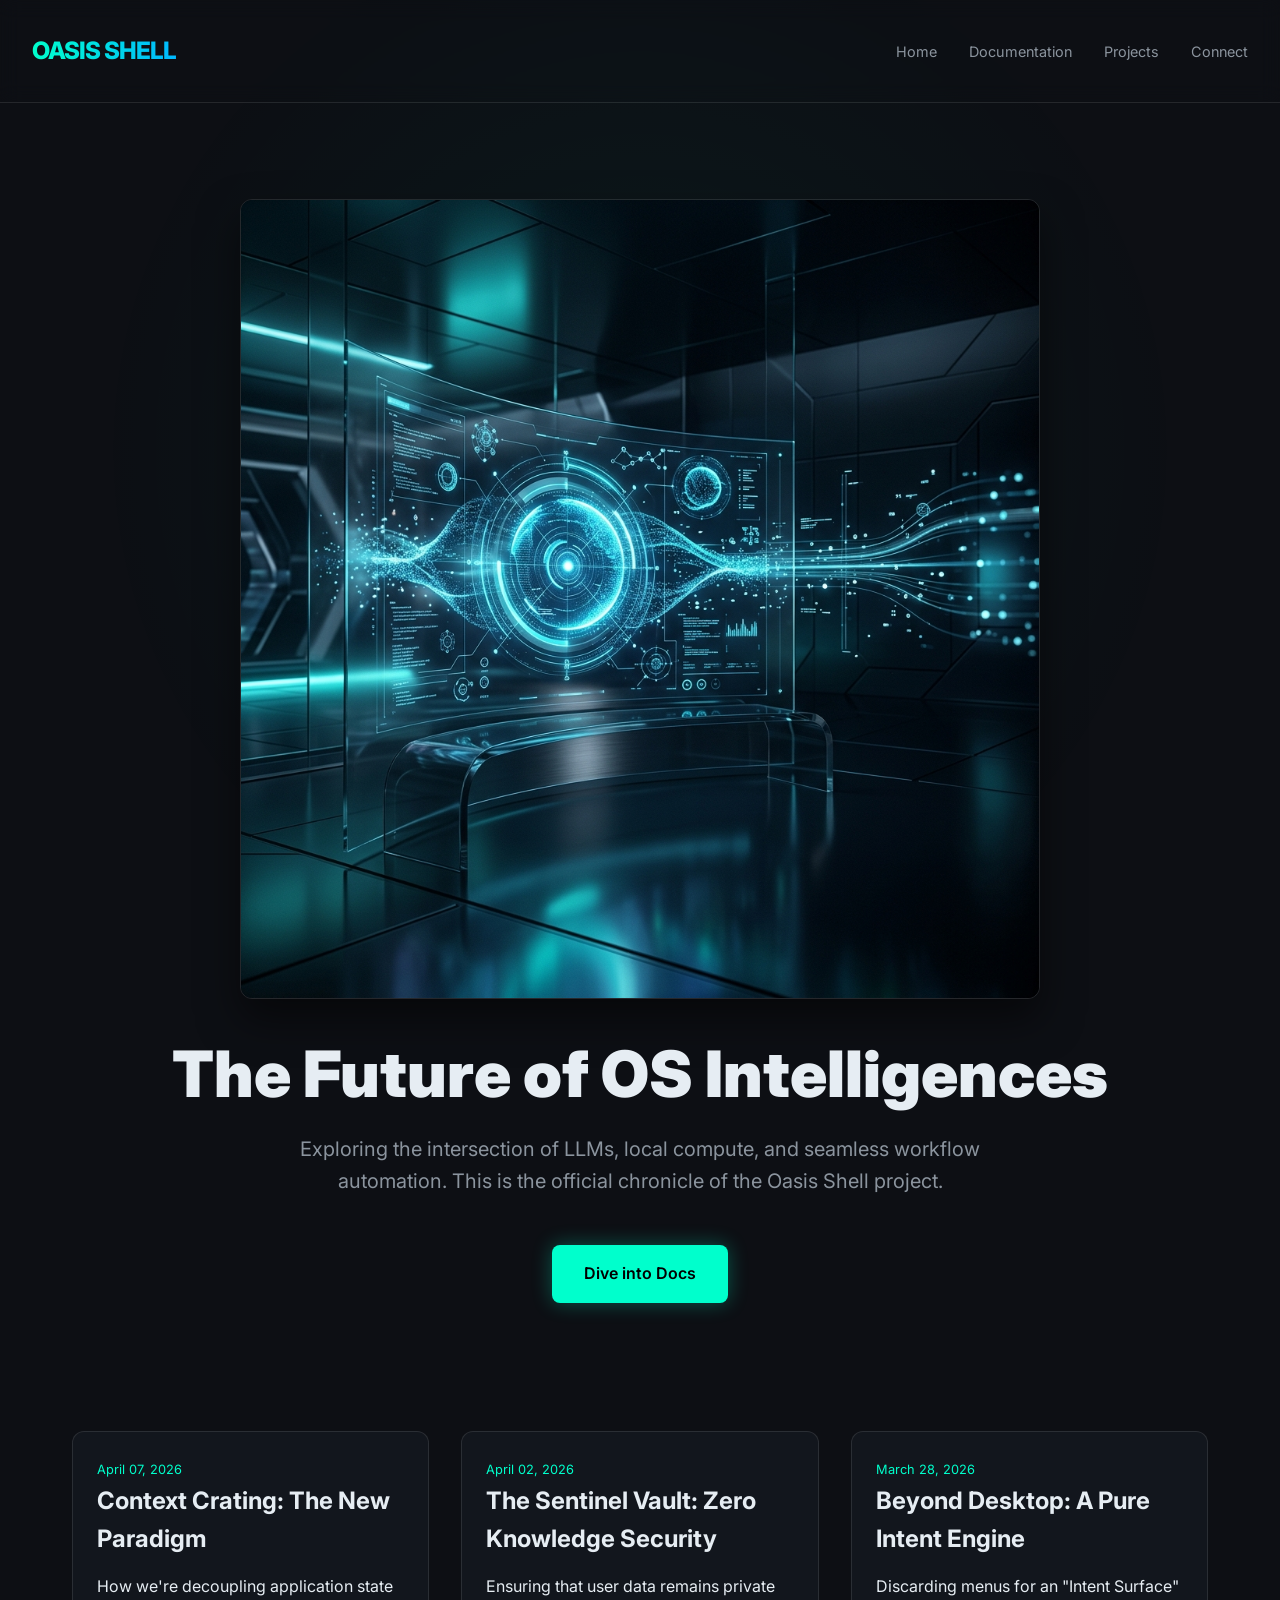
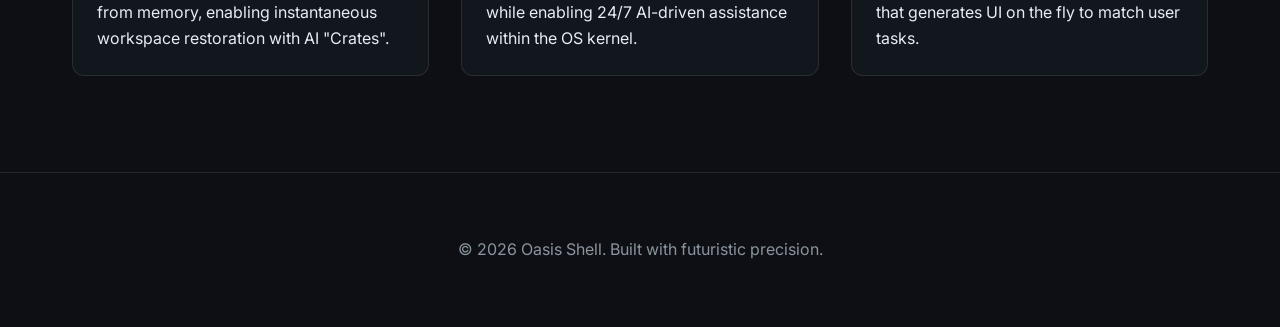
==== index.html @ a8e59e55 "first oasis-shell blog" ====
<!DOCTYPE html>
<html lang="en">
<head>
    <meta charset="UTF-8">
    <meta name="viewport" content="width=device-width, initial-scale=1.0">
    <title>Oasis Shell | The Blog</title>
    <link rel="stylesheet" href="css/style.css">
    <link rel="preconnect" href="https://fonts.googleapis.com">
    <link rel="preconnect" href="https://fonts.gstatic.com" crossorigin>
    <link href="https://fonts.googleapis.com/css2?family=Inter:ital,opsz,wght@0,14..32,100..900;1,14..32,100..900&display=swap" rel="stylesheet">
    <style>
        .hero {
            opacity: 0;
            animation: fadeIn 1s forwards ease-out 0.2s;
        }

        .posts-grid {
            opacity: 0;
            animation: fadeIn 1s forwards ease-out 0.5s;
        }
    </style>
</head>
<body>
    <div class="bg-vignette"></div>

    <header class="header">
        <div class="logo">Oasis Shell</div>
        <nav class="nav-links">
            <a href="index.html">Home</a>
            <a href="docs/overview.html">Documentation</a>
            <a href="#projects">Projects</a>
            <a href="mailto:contact@oasis.com">Connect</a>
        </nav>
    </header>

    <main>
        <section class="hero">
            <div class="hero-image-container" style="margin-bottom: 2rem;">
                <img src="assets/hero.png" alt="Oasis Shell Hero" style="width: 100%; max-width: 800px; border-radius: 12px; box-shadow: 0 20px 40px rgba(0,0,0,0.5); border: 1px solid var(--border-color);">
            </div>
            <h1>The Future of OS Intelligences</h1>
            <p>Exploring the intersection of LLMs, local compute, and seamless workflow automation. This is the official chronicle of the Oasis Shell project.</p>
            <div class="cta">
                <a href="docs/overview.html" class="btn btn-primary">Dive into Docs</a>
            </div>
        </section>

        <section class="posts-grid">
            <div class="post-card">
              <span class="date">April 07, 2026</span>
              <h3>Context Crating: The New Paradigm</h3>
              <p>How we're decoupling application state from memory, enabling instantaneous workspace restoration with AI "Crates".</p>
            </div>

            <div class="post-card">
              <span class="date">April 02, 2026</span>
              <h3>The Sentinel Vault: Zero Knowledge Security</h3>
              <p>Ensuring that user data remains private while enabling 24/7 AI-driven assistance within the OS kernel.</p>
            </div>

            <div class="post-card">
              <span class="date">March 28, 2026</span>
              <h3>Beyond Desktop: A Pure Intent Engine</h3>
              <p>Discarding menus for an "Intent Surface" that generates UI on the fly to match user tasks.</p>
            </div>
        </section>
    </main>

    <footer style="text-align: center; color: var(--text-secondary); padding: 4rem 1rem; border-top: 1px solid var(--border-color); margin-top: 4rem;">
        <p>&copy; 2026 Oasis Shell. Built with futuristic precision.</p>
    </footer>

    <script>
        // Simple logic to add interactivity or dynamic effects
        document.querySelectorAll('.post-card').forEach(card => {
            card.addEventListener('click', () => {
                alert('Detailed post view is under development.');
            });
        });
    </script>
</body>
</html>
---- css/style.css ----
/* Base Reset & Variables */
:root {
  --bg-color: #0d0f14;
  --panel-bg: rgba(22, 27, 34, 0.7);
  --accent-color: #00ffcc;
  --accent-glow: rgba(0, 255, 204, 0.3);
  --text-primary: #e6edf3;
  --text-secondary: #8b949e;
  --border-color: rgba(255, 255, 255, 0.1);
  --font-family: 'Inter', system-ui, -apple-system, sans-serif;
}

* {
  margin: 0;
  padding: 0;
  box-sizing: border-box;
}

body {
  background-color: var(--bg-color);
  color: var(--text-primary);
  font-family: var(--font-family);
  line-height: 1.6;
  overflow-x: hidden;
}

/* Glassmorphism Background */
.bg-vignette {
  position: fixed;
  top: 0;
  left: 0;
  width: 100vw;
  height: 100vh;
  background: radial-gradient(circle at 50% 50%, rgba(0, 255, 204, 0.05), transparent 70%);
  z-index: -1;
}

/* Components */
.header {
  padding: 2rem;
  display: flex;
  justify-content: space-between;
  align-items: center;
  border-bottom: 1px solid var(--border-color);
  backdrop-filter: blur(10px);
  position: sticky;
  top: 0;
  z-index: 100;
}

.logo {
  font-size: 1.5rem;
  font-weight: 800;
  letter-spacing: -1px;
  background: linear-gradient(90deg, #00ffcc, #00b8ff);
  -webkit-background-clip: text;
  background-clip: text;
  -webkit-text-fill-color: transparent;
  text-transform: uppercase;
}

.nav-links {
  display: flex;
  gap: 2rem;
}

.nav-links a {
  color: var(--text-secondary);
  text-decoration: none;
  font-size: 0.9rem;
  transition: all 0.3s ease;
  position: relative;
}

.nav-links a:hover {
  color: var(--accent-color);
}

.hero {
  max-width: 1000px;
  margin: 4rem auto;
  padding: 2rem;
  text-align: center;
}

.hero h1 {
  font-size: 4rem;
  margin-bottom: 1.5rem;
  line-height: 1.1;
  font-weight: 900;
}

.hero p {
  font-size: 1.25rem;
  color: var(--text-secondary);
  margin-bottom: 3rem;
  max-width: 700px;
  margin-left: auto;
  margin-right: auto;
}

.btn {
  padding: 1rem 2rem;
  border-radius: 8px;
  text-decoration: none;
  font-weight: 600;
  transition: all 0.3s ease;
  display: inline-block;
  cursor: pointer;
}

.btn-primary {
  background-color: var(--accent-color);
  color: #000;
  box-shadow: 0 0 20px var(--accent-glow);
}

.btn-primary:hover {
  transform: translateY(-2px);
  box-shadow: 0 0 30px var(--accent-glow);
}

/* Post List */
.posts-grid {
  display: grid;
  grid-template-columns: repeat(auto-fill, minmax(300px, 1fr));
  gap: 2rem;
  padding: 2rem;
  max-width: 1200px;
  margin: 0 auto;
}

.post-card {
  background: var(--panel-bg);
  border: 1px solid var(--border-color);
  border-radius: 12px;
  padding: 1.5rem;
  transition: all 0.3s cubic-bezier(0.4, 0, 0.2, 1);
  cursor: pointer;
}

.post-card:hover {
  border-color: var(--accent-color);
  transform: translateY(-5px);
  box-shadow: 0 10px 30px rgba(0,0,0,0.5);
}

.post-card .date {
  font-size: 0.8rem;
  color: var(--accent-color);
  margin-bottom: 0.5rem;
}

.post-card h3 {
  margin-bottom: 1rem;
  font-size: 1.5rem;
}

/* Animations */
@keyframes fadeIn {
  from { opacity: 0; transform: translateY(20px); }
  to { opacity: 1; transform: translateY(0); }
}

.fade-in {
  animation: fadeIn 0.8s forwards ease-out;
}
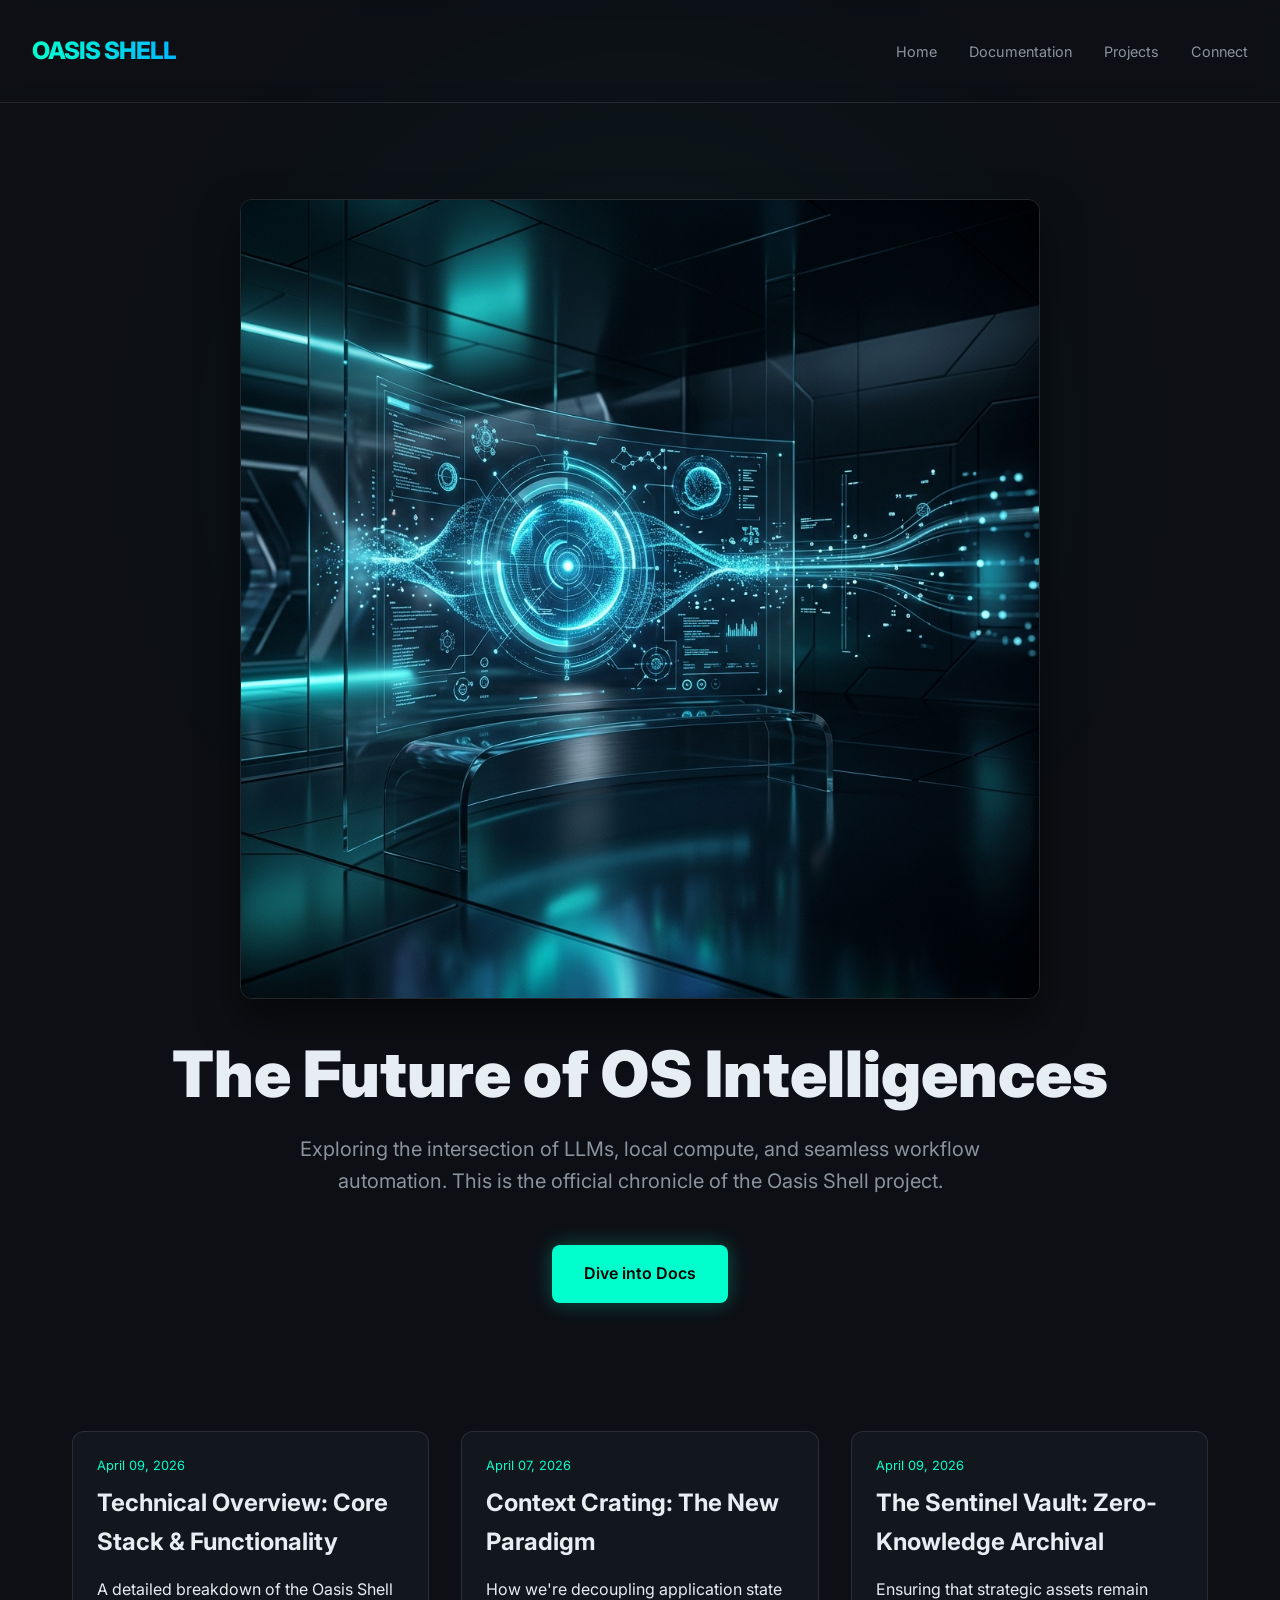
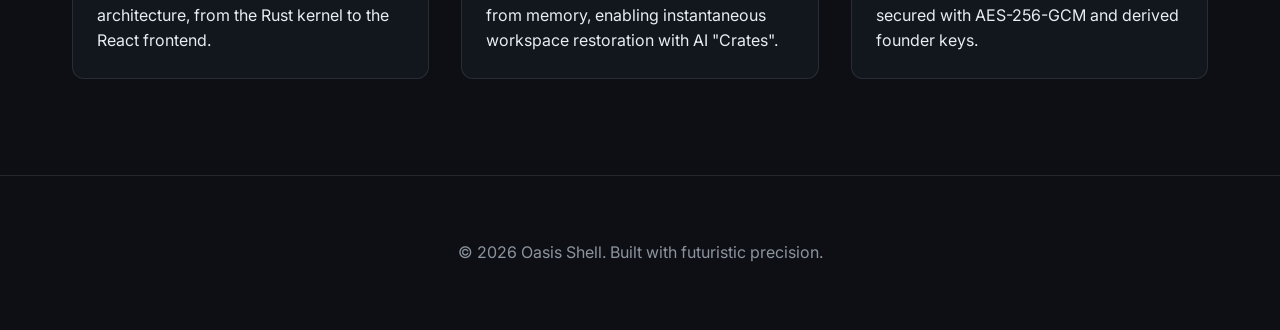
==== commit ea1de54b: "docs: add Sentinel Vault technical briefing and update index navigation" ====
--- a/index.html
+++ b/index.html
@@ -46,37 +46,28 @@
         </section>
 
         <section class="posts-grid">
+            <a href="posts/functionality-overview.html" class="post-card">
+              <span class="date">April 09, 2026</span>
+              <h3>Technical Overview: Core Stack & Functionality</h3>
+              <p>A detailed breakdown of the Oasis Shell architecture, from the Rust kernel to the React frontend.</p>
+            </a>
+
             <div class="post-card">
               <span class="date">April 07, 2026</span>
               <h3>Context Crating: The New Paradigm</h3>
               <p>How we're decoupling application state from memory, enabling instantaneous workspace restoration with AI "Crates".</p>
             </div>
 
-            <div class="post-card">
-              <span class="date">April 02, 2026</span>
-              <h3>The Sentinel Vault: Zero Knowledge Security</h3>
-              <p>Ensuring that user data remains private while enabling 24/7 AI-driven assistance within the OS kernel.</p>
-            </div>
-
-            <div class="post-card">
-              <span class="date">March 28, 2026</span>
-              <h3>Beyond Desktop: A Pure Intent Engine</h3>
-              <p>Discarding menus for an "Intent Surface" that generates UI on the fly to match user tasks.</p>
-            </div>
+            <a href="posts/sentinel-vault.html" class="post-card">
+              <span class="date">April 09, 2026</span>
+              <h3>The Sentinel Vault: Zero-Knowledge Archival</h3>
+              <p>Ensuring that strategic assets remain secured with AES-256-GCM and derived founder keys.</p>
+            </a>
         </section>
     </main>
 
     <footer style="text-align: center; color: var(--text-secondary); padding: 4rem 1rem; border-top: 1px solid var(--border-color); margin-top: 4rem;">
         <p>&copy; 2026 Oasis Shell. Built with futuristic precision.</p>
     </footer>
-
-    <script>
-        // Simple logic to add interactivity or dynamic effects
-        document.querySelectorAll('.post-card').forEach(card => {
-            card.addEventListener('click', () => {
-                alert('Detailed post view is under development.');
-            });
-        });
-    </script>
 </body>
 </html>
--- a/css/style.css
+++ b/css/style.css
@@ -137,6 +137,10 @@
   padding: 1.5rem;
   transition: all 0.3s cubic-bezier(0.4, 0, 0.2, 1);
   cursor: pointer;
+  text-decoration: none;
+  color: inherit;
+  display: flex;
+  flex-direction: column;
 }
 
 .post-card:hover {
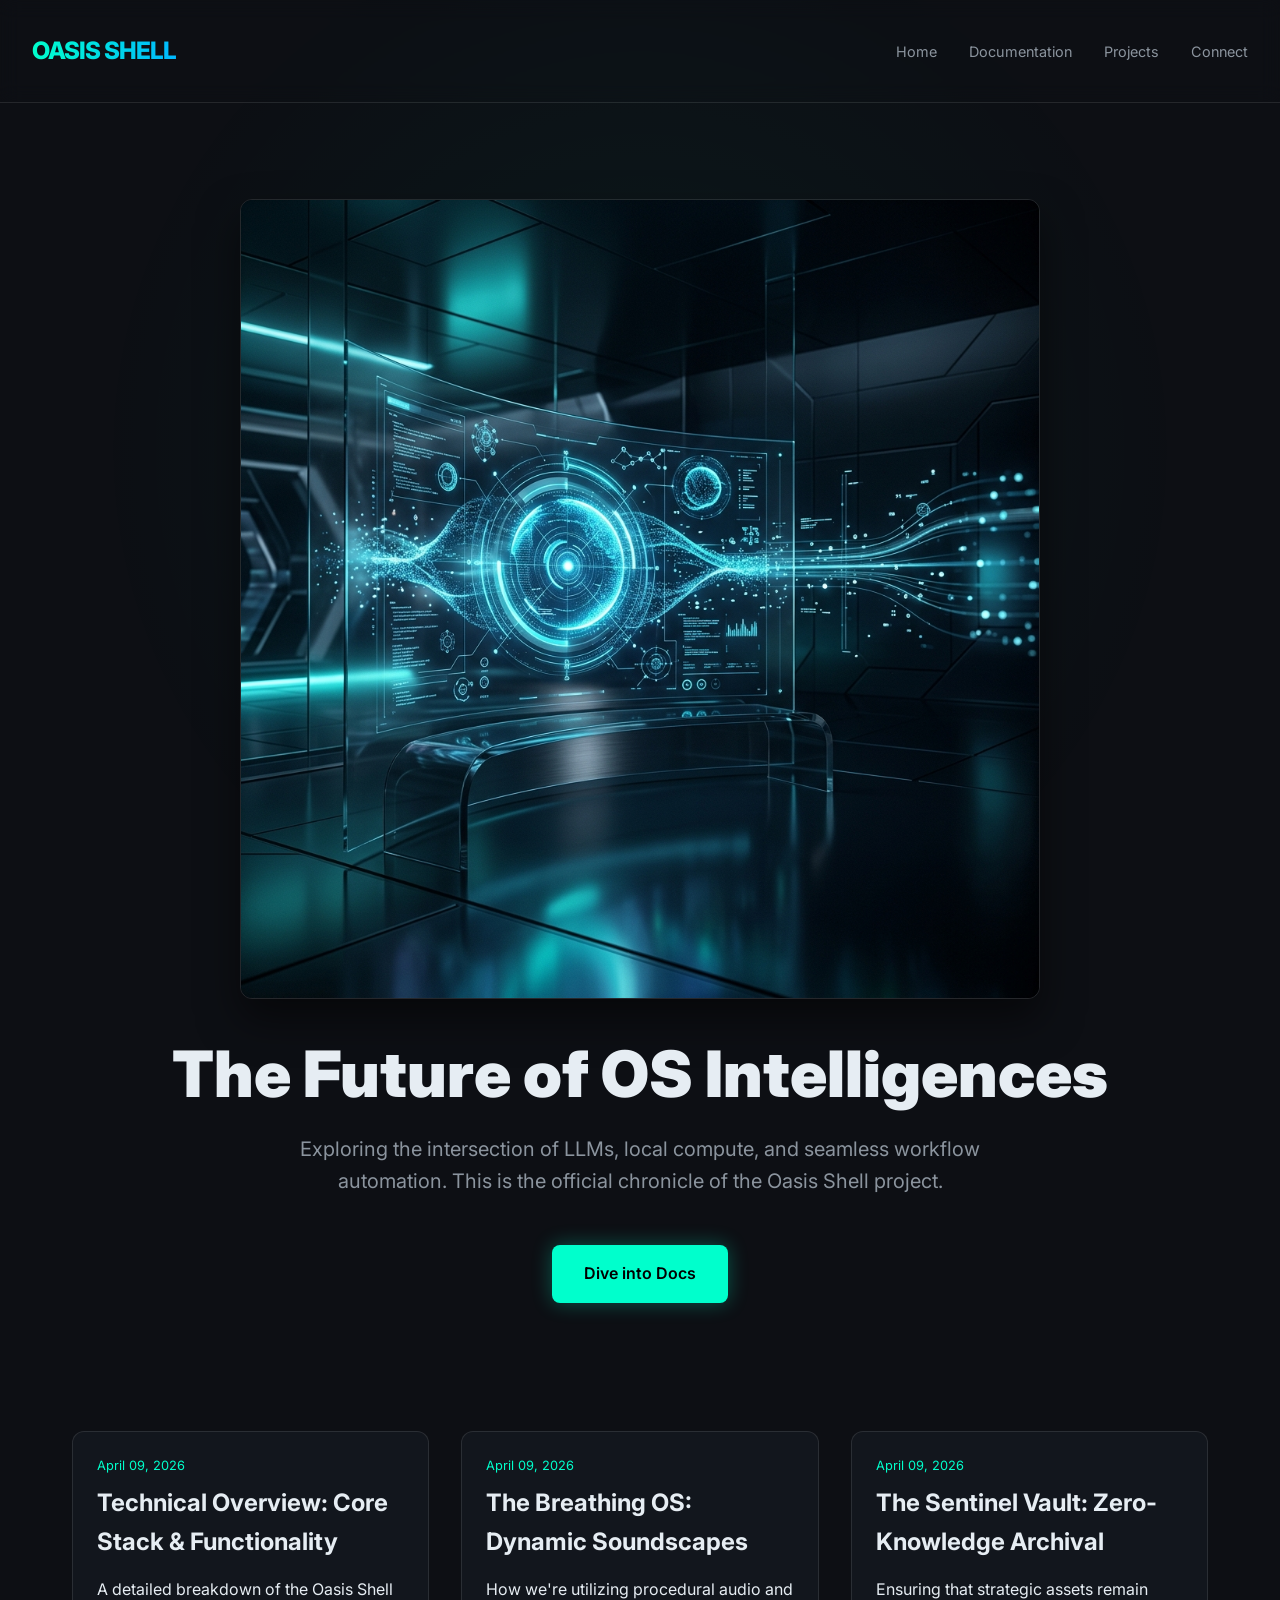
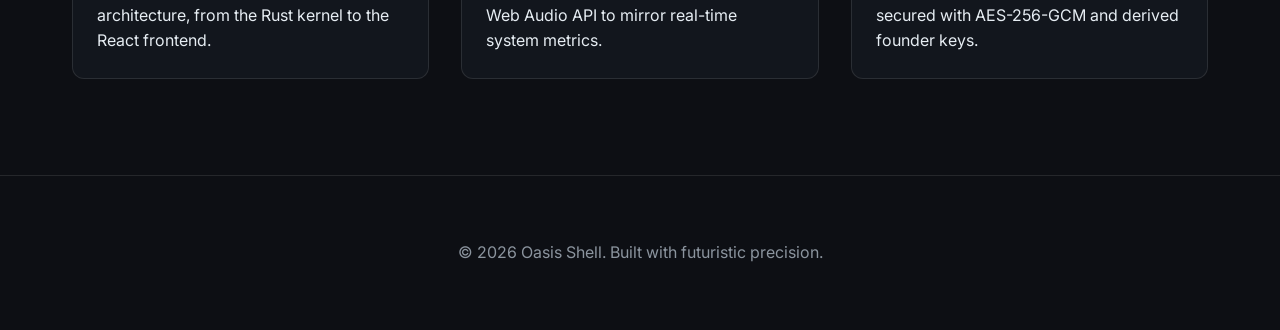
==== commit 4827a584: "docs: add dynamic soundscape briefing and refine index navigation" ====
--- a/index.html
+++ b/index.html
@@ -52,11 +52,11 @@
               <p>A detailed breakdown of the Oasis Shell architecture, from the Rust kernel to the React frontend.</p>
             </a>
 
-            <div class="post-card">
-              <span class="date">April 07, 2026</span>
-              <h3>Context Crating: The New Paradigm</h3>
-              <p>How we're decoupling application state from memory, enabling instantaneous workspace restoration with AI "Crates".</p>
-            </div>
+            <a href="posts/dynamic-soundscape.html" class="post-card">
+              <span class="date">April 09, 2026</span>
+              <h3>The Breathing OS: Dynamic Soundscapes</h3>
+              <p>How we're utilizing procedural audio and Web Audio API to mirror real-time system metrics.</p>
+            </a>
 
             <a href="posts/sentinel-vault.html" class="post-card">
               <span class="date">April 09, 2026</span>
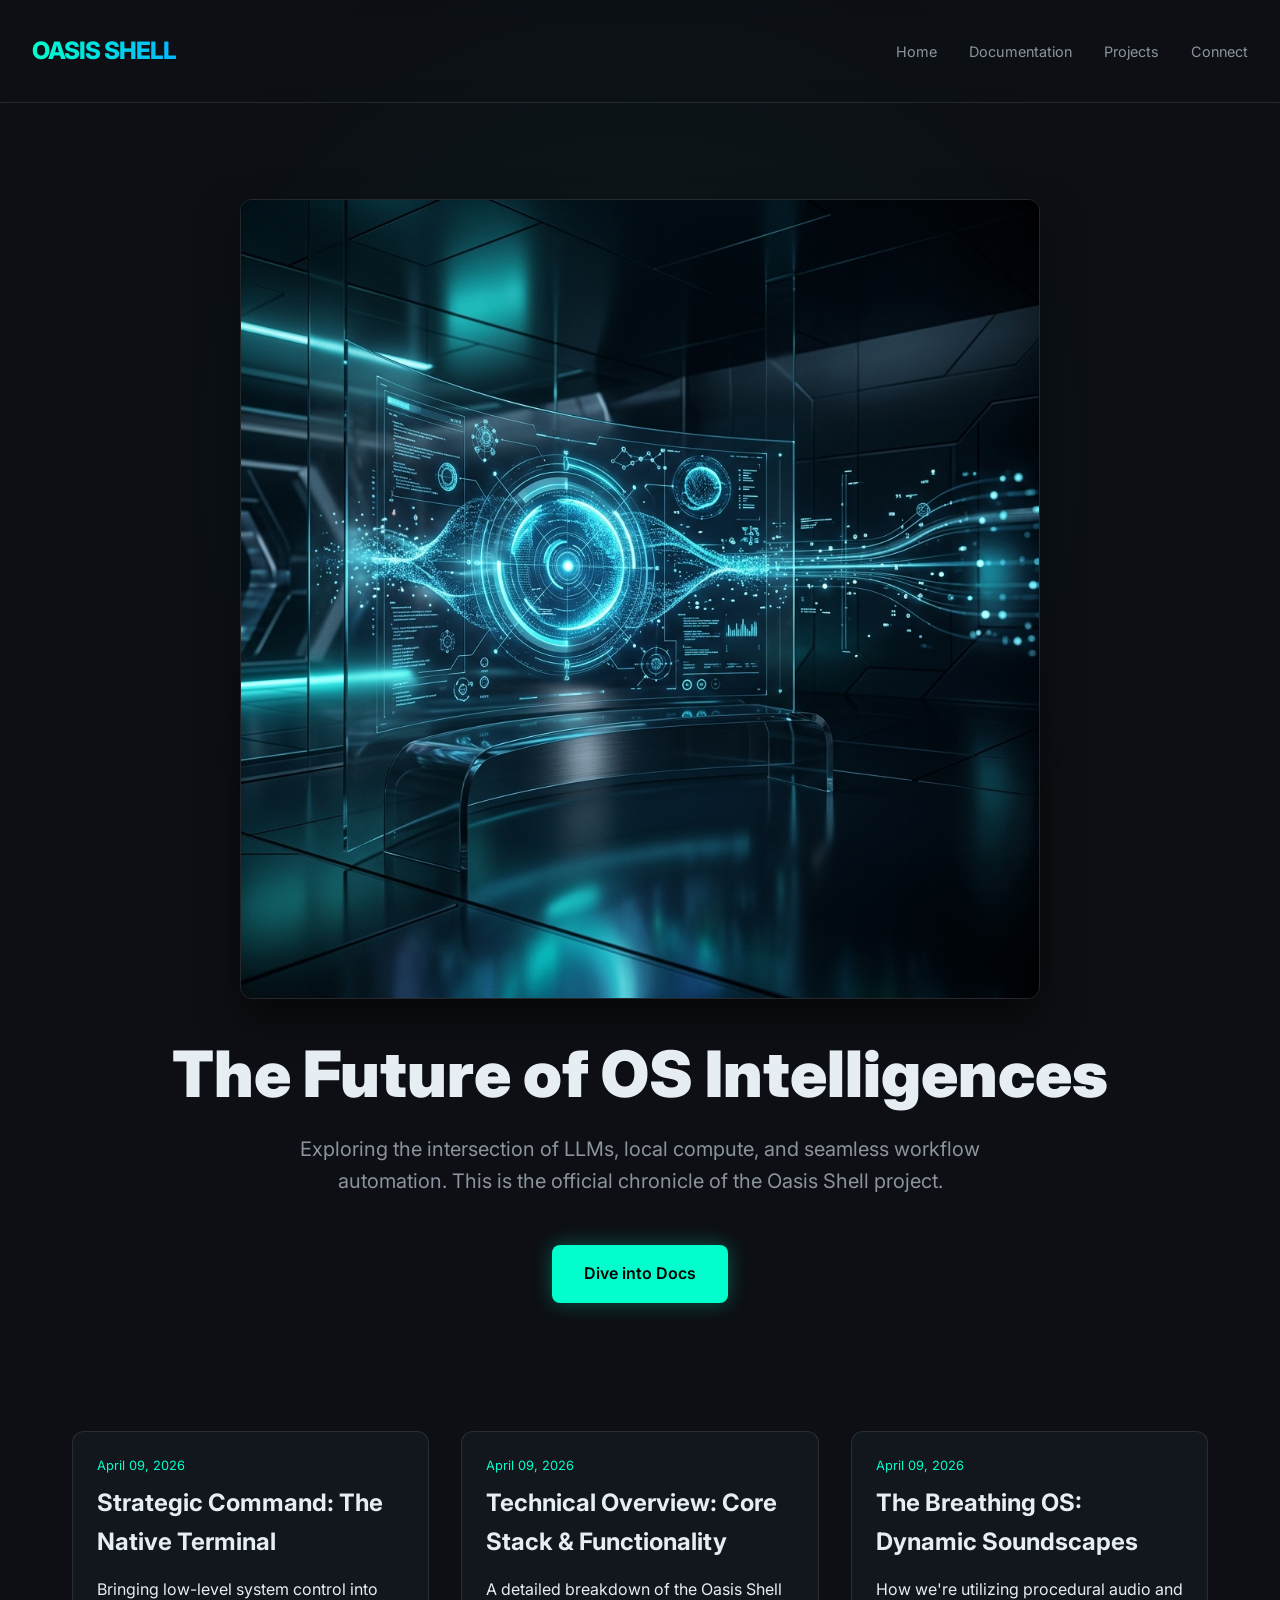
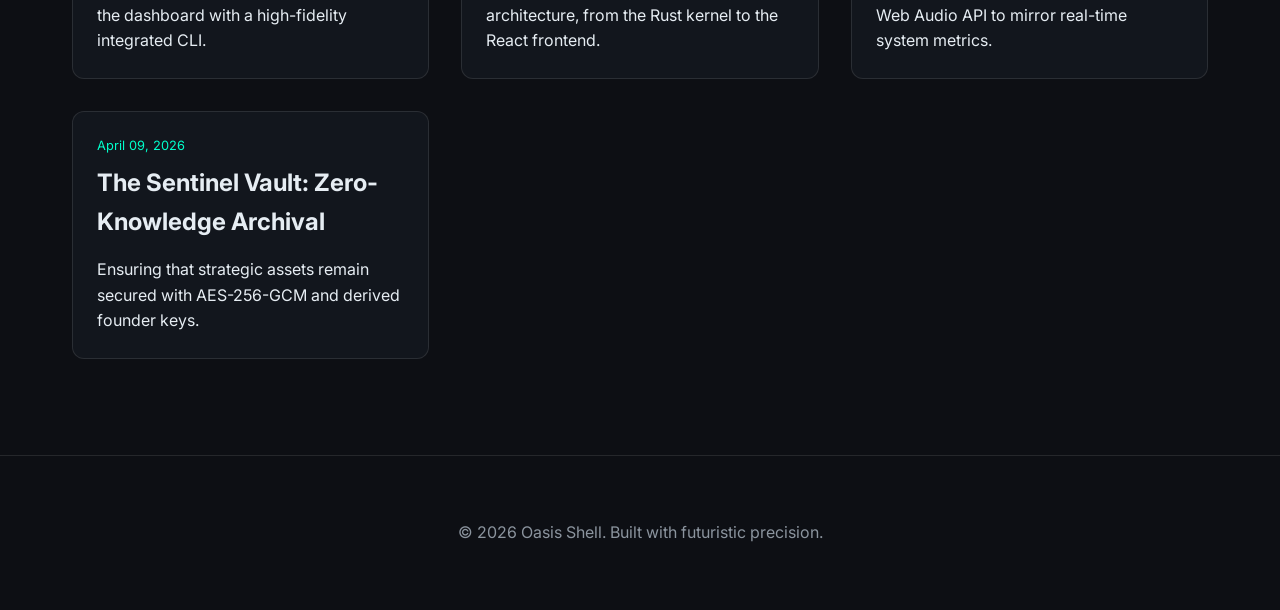
==== commit 7bb7485f: "docs: add strategic command hub briefing and update navigation path" ====
--- a/index.html
+++ b/index.html
@@ -46,6 +46,12 @@
         </section>
 
         <section class="posts-grid">
+            <a href="posts/command-center.html" class="post-card">
+              <span class="date">April 09, 2026</span>
+              <h3>Strategic Command: The Native Terminal</h3>
+              <p>Bringing low-level system control into the dashboard with a high-fidelity integrated CLI.</p>
+            </a>
+
             <a href="posts/functionality-overview.html" class="post-card">
               <span class="date">April 09, 2026</span>
               <h3>Technical Overview: Core Stack & Functionality</h3>
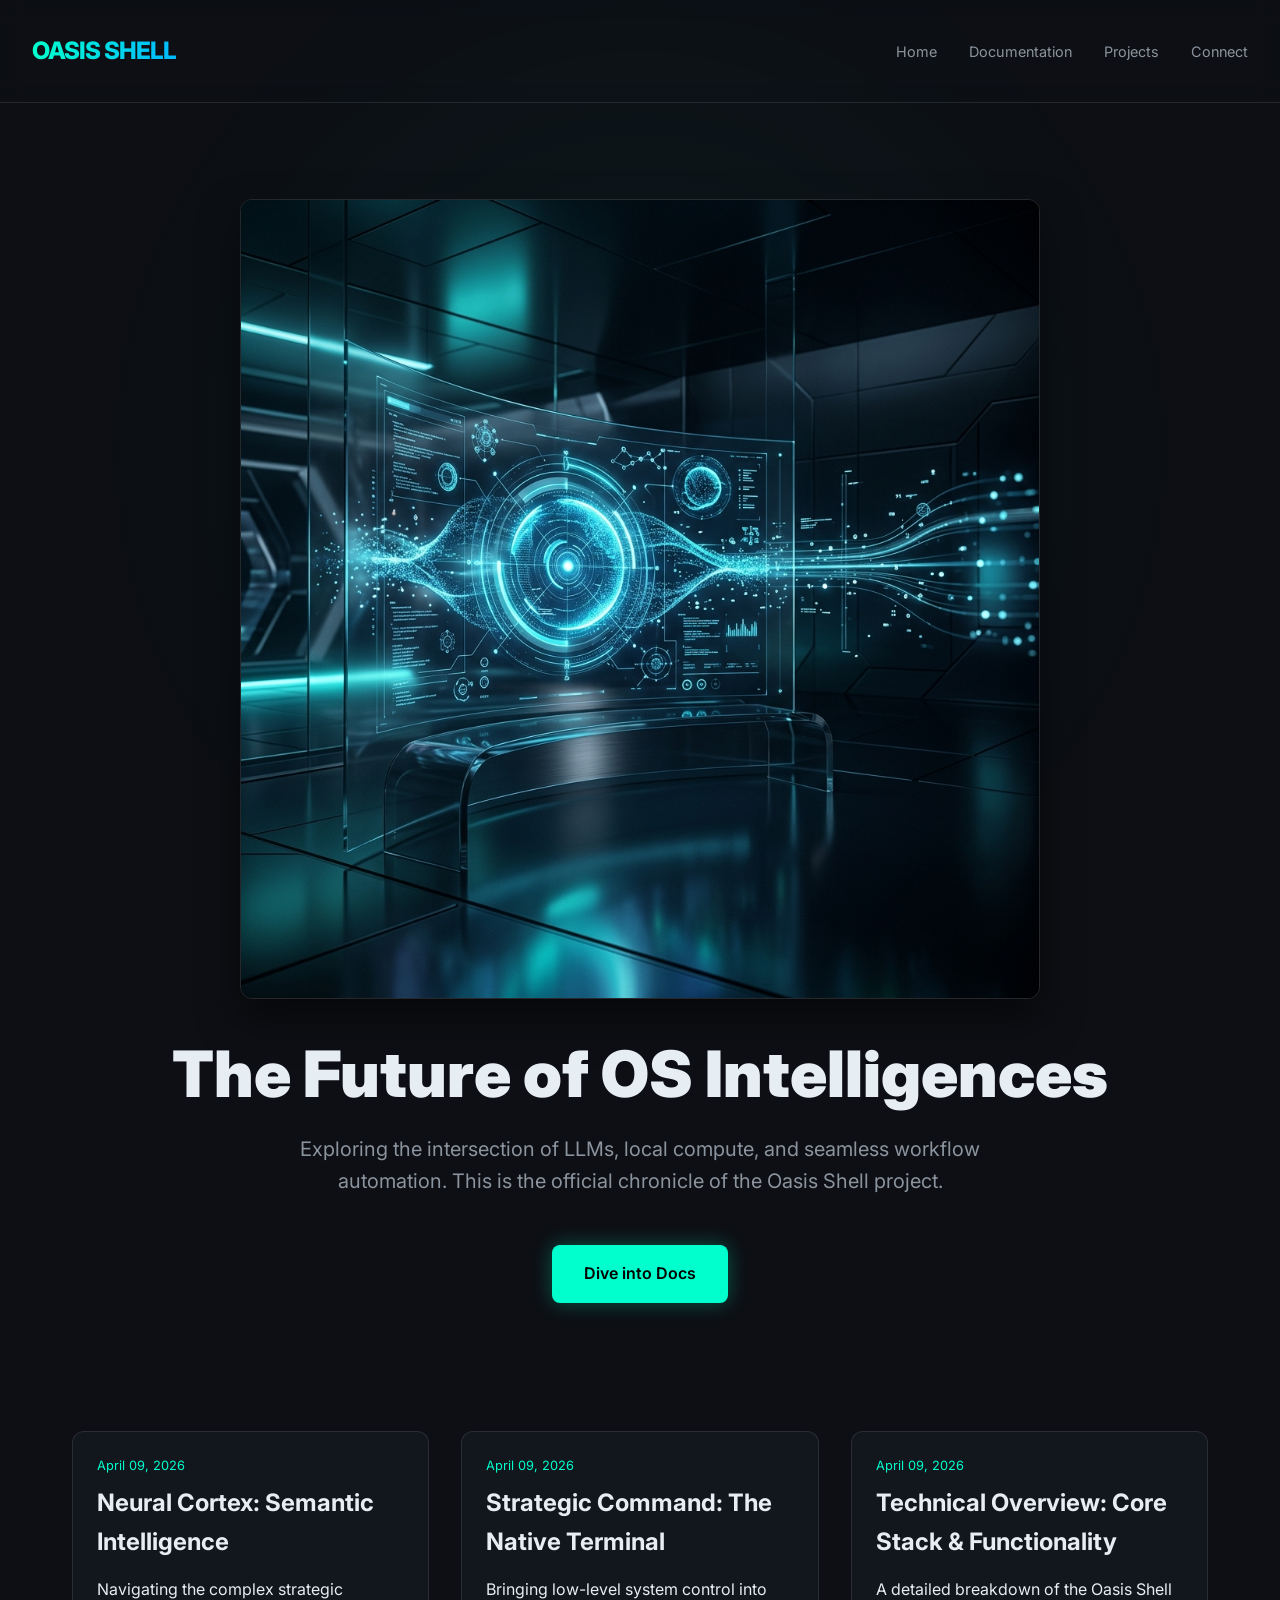
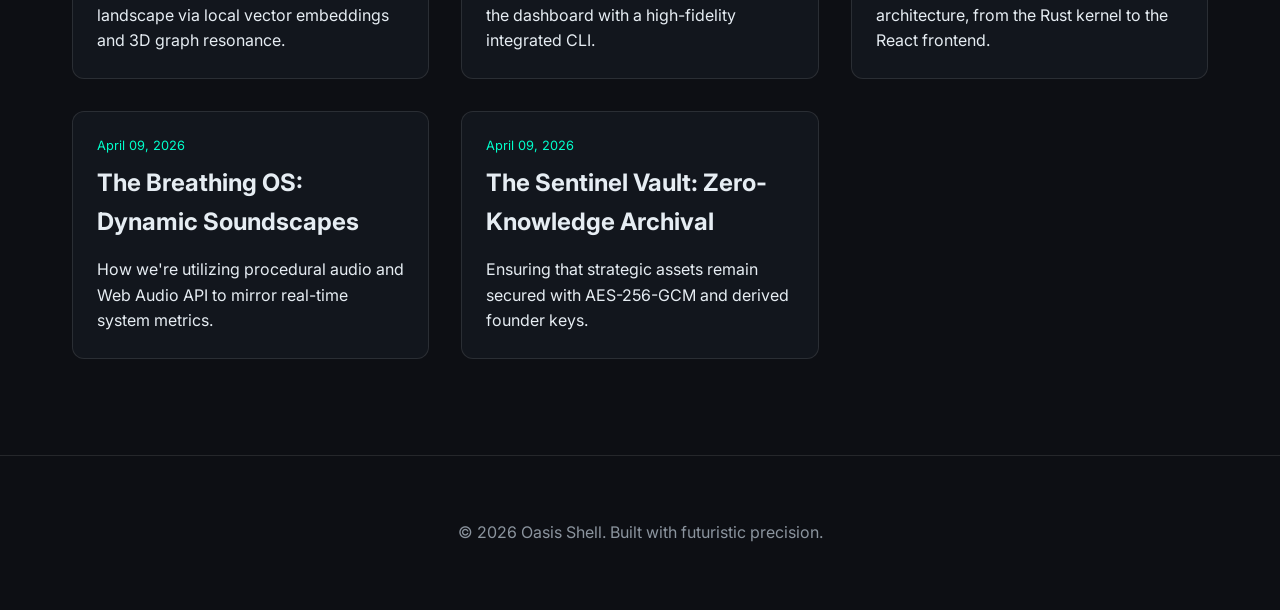
==== commit 932f35ef: "docs: add neural cortex semantic intelligence briefing" ====
--- a/index.html
+++ b/index.html
@@ -46,6 +46,12 @@
         </section>
 
         <section class="posts-grid">
+            <a href="posts/cortex-intelligence.html" class="post-card">
+              <span class="date">April 09, 2026</span>
+              <h3>Neural Cortex: Semantic Intelligence</h3>
+              <p>Navigating the complex strategic landscape via local vector embeddings and 3D graph resonance.</p>
+            </a>
+
             <a href="posts/command-center.html" class="post-card">
               <span class="date">April 09, 2026</span>
               <h3>Strategic Command: The Native Terminal</h3>
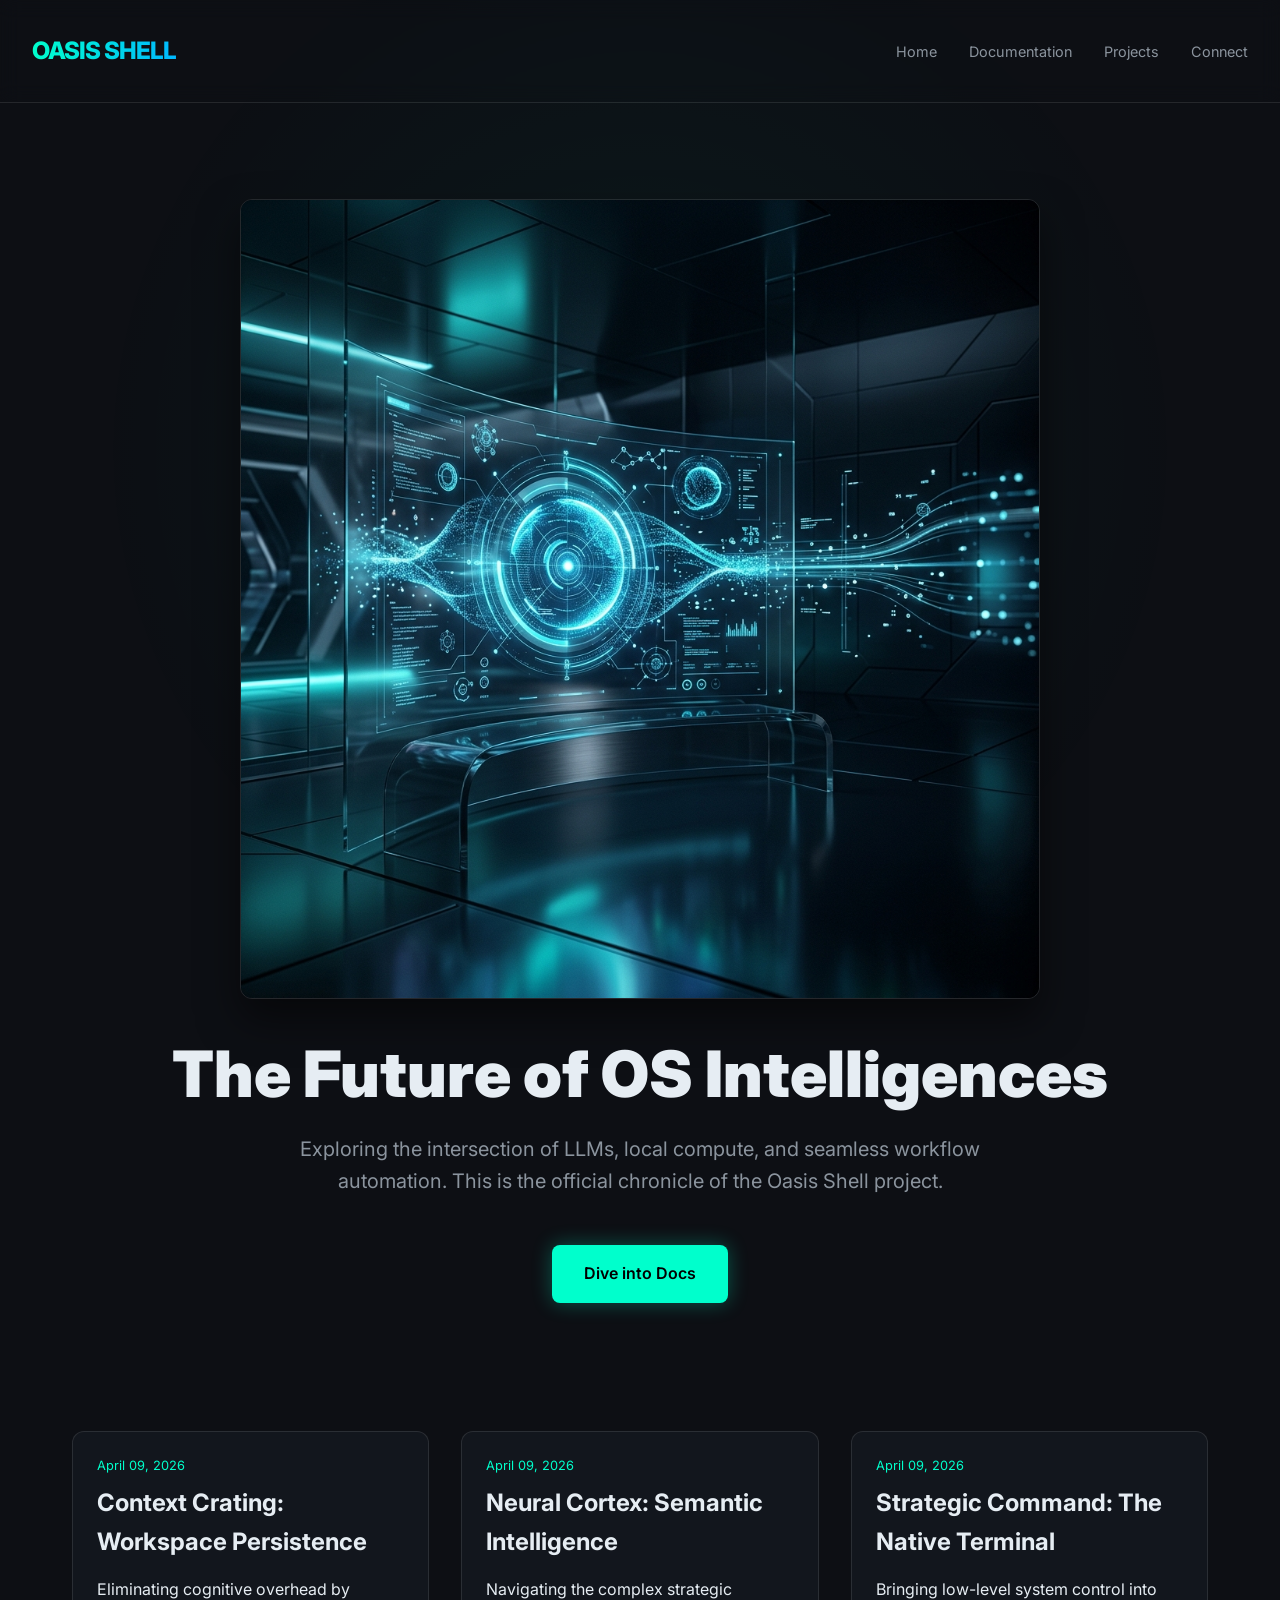
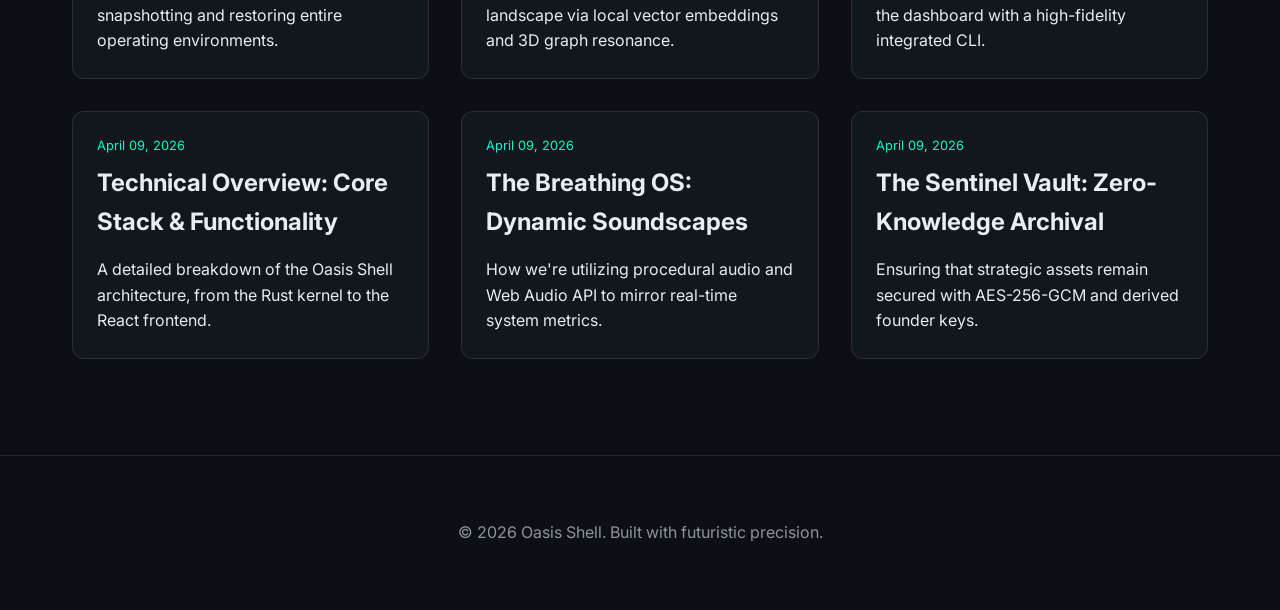
==== commit 3e757b11: "docs: add context crating architectural briefing and gallery update" ====
--- a/index.html
+++ b/index.html
@@ -46,6 +46,12 @@
         </section>
 
         <section class="posts-grid">
+            <a href="posts/context-crating.html" class="post-card">
+              <span class="date">April 09, 2026</span>
+              <h3>Context Crating: Workspace Persistence</h3>
+              <p>Eliminating cognitive overhead by snapshotting and restoring entire operating environments.</p>
+            </a>
+
             <a href="posts/cortex-intelligence.html" class="post-card">
               <span class="date">April 09, 2026</span>
               <h3>Neural Cortex: Semantic Intelligence</h3>
